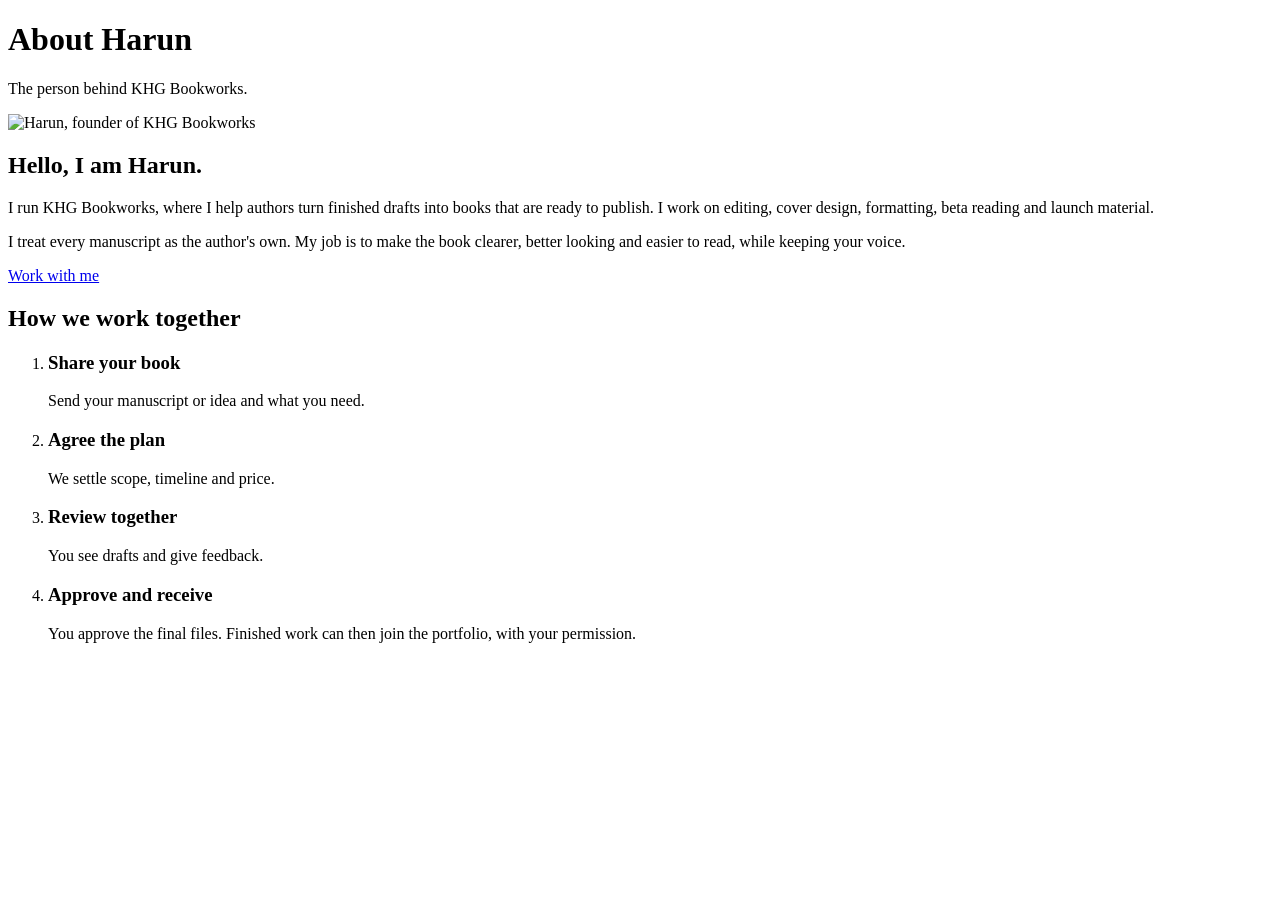
==== about.html @ a41dd289 "khgbookworks" ====
<!doctype html><html lang="en"><head><meta charset="utf-8"><meta name="viewport" content="width=device-width,initial-scale=1"><title>About | KHG Bookworks</title><meta name="description" content="Meet Harun, the person behind KHG Bookworks."><meta name="theme-color" content="#0E1F45"><link rel="preconnect" href="https://fonts.googleapis.com"><link href="https://fonts.googleapis.com/css2?family=DM+Serif+Display&family=Manrope:wght@400;600;700;800&display=swap" rel="stylesheet"><link rel="stylesheet" href="css/style.css"><script src="js/config.js"></script><script src="js/main.js" defer></script></head><body data-page="about"><main id="main"><div class="pg"><div class="wrap"><h1>About Harun</h1><p>The person behind KHG Bookworks.</p></div></div><section><div class="wrap ab"><div class="pf"><img src="assets/harun.png" width="667" height="1000" alt="Harun, founder of KHG Bookworks"></div><div><h2>Hello, I am Harun.</h2><p>I run KHG Bookworks, where I help authors turn finished drafts into books that are ready to publish. I work on editing, cover design, formatting, beta reading and launch material.</p><p>I treat every manuscript as the author's own. My job is to make the book clearer, better looking and easier to read, while keeping your voice.</p><p class="mt2"><a class="btn" href="contact.html">Work with me</a></p></div></div></section>
<section class="alt"><div class="wrap"><h2>How we work together</h2><ol class="steps mt2"><li><h3>Share your book</h3><p>Send your manuscript or idea and what you need.</p></li><li><h3>Agree the plan</h3><p>We settle scope, timeline and price.</p></li><li><h3>Review together</h3><p>You see drafts and give feedback.</p></li><li><h3>Approve and receive</h3><p>You approve the final files. Finished work can then join the portfolio, with your permission.</p></li></ol></div></section></main></body></html>
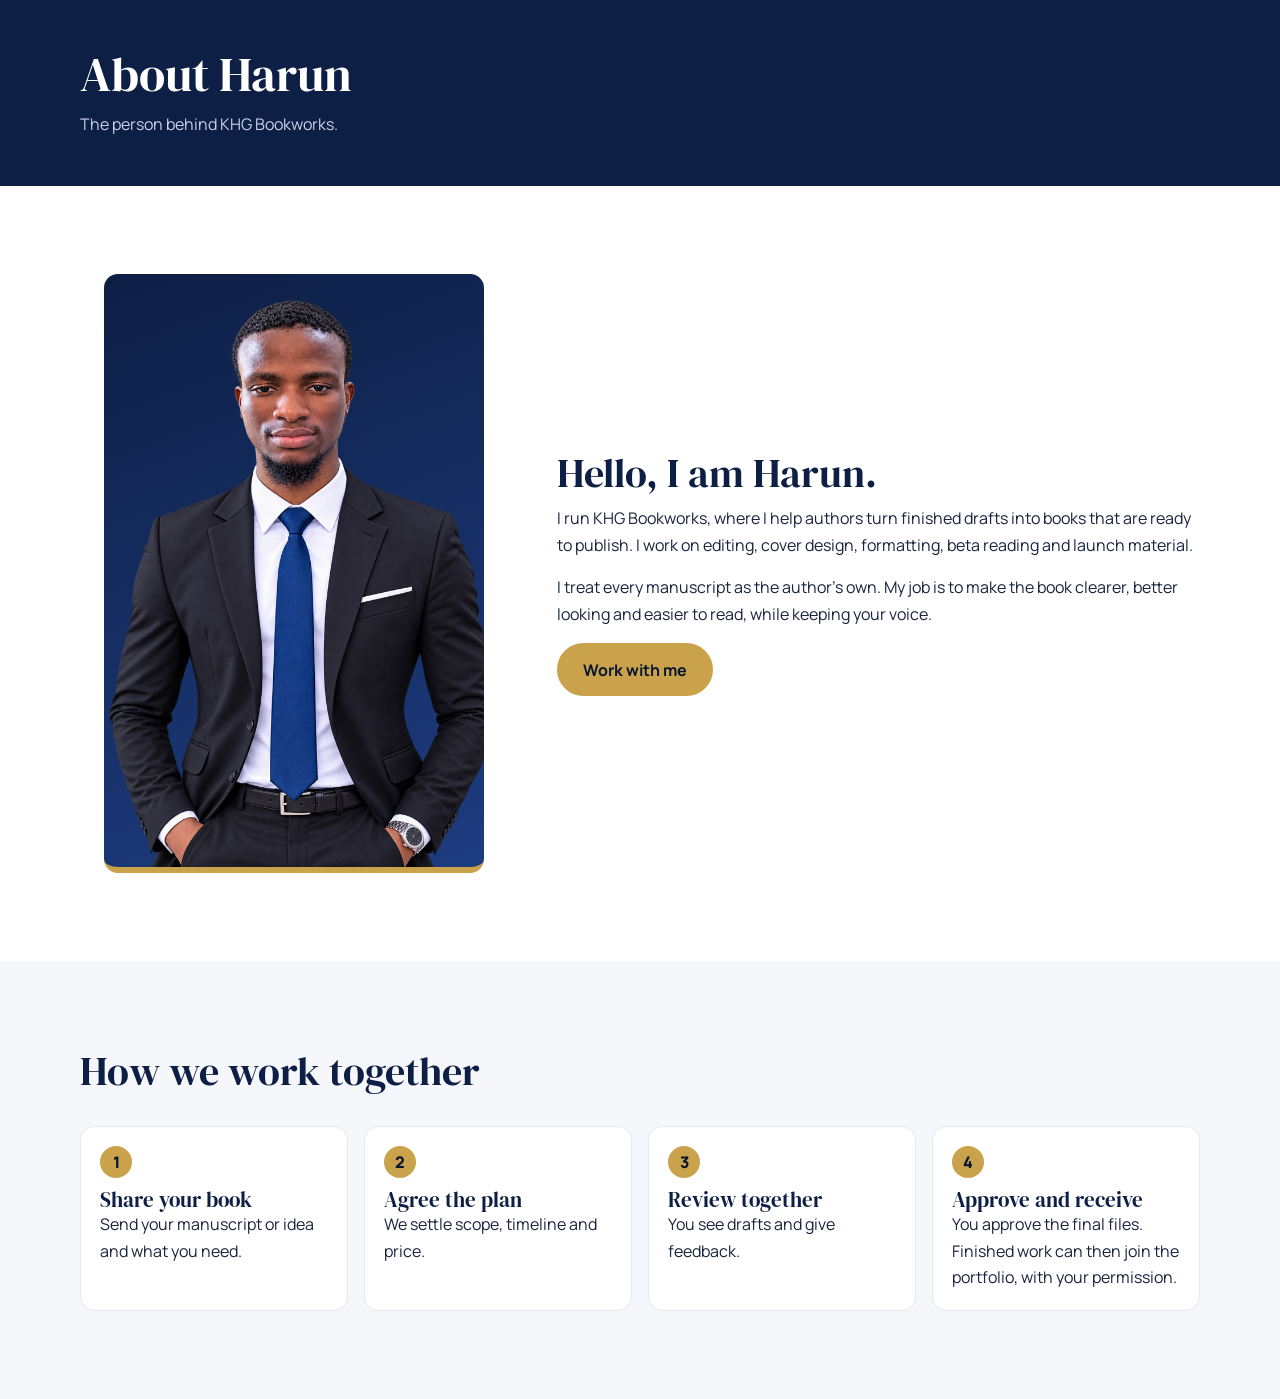
==== commit e54c073b: "Update about.html" ====
--- a/about.html
+++ b/about.html
@@ -1,2 +1,2 @@
-<!doctype html><html lang="en"><head><meta charset="utf-8"><meta name="viewport" content="width=device-width,initial-scale=1"><title>About | KHG Bookworks</title><meta name="description" content="Meet Harun, the person behind KHG Bookworks."><meta name="theme-color" content="#0E1F45"><link rel="preconnect" href="https://fonts.googleapis.com"><link href="https://fonts.googleapis.com/css2?family=DM+Serif+Display&family=Manrope:wght@400;600;700;800&display=swap" rel="stylesheet"><link rel="stylesheet" href="css/style.css"><script src="js/config.js"></script><script src="js/main.js" defer></script></head><body data-page="about"><main id="main"><div class="pg"><div class="wrap"><h1>About Harun</h1><p>The person behind KHG Bookworks.</p></div></div><section><div class="wrap ab"><div class="pf"><img src="assets/harun.png" width="667" height="1000" alt="Harun, founder of KHG Bookworks"></div><div><h2>Hello, I am Harun.</h2><p>I run KHG Bookworks, where I help authors turn finished drafts into books that are ready to publish. I work on editing, cover design, formatting, beta reading and launch material.</p><p>I treat every manuscript as the author's own. My job is to make the book clearer, better looking and easier to read, while keeping your voice.</p><p class="mt2"><a class="btn" href="contact.html">Work with me</a></p></div></div></section>
-<section class="alt"><div class="wrap"><h2>How we work together</h2><ol class="steps mt2"><li><h3>Share your book</h3><p>Send your manuscript or idea and what you need.</p></li><li><h3>Agree the plan</h3><p>We settle scope, timeline and price.</p></li><li><h3>Review together</h3><p>You see drafts and give feedback.</p></li><li><h3>Approve and receive</h3><p>You approve the final files. Finished work can then join the portfolio, with your permission.</p></li></ol></div></section></main></body></html>+<!doctype html><html lang="en"><head><meta charset="utf-8"><meta name="viewport" content="width=device-width,initial-scale=1"><title>About | KHG Bookworks</title><meta name="description" content="Meet Harun, the person behind KHG Bookworks."><meta name="theme-color" content="#0E1F45"><link rel="preconnect" href="https://fonts.googleapis.com"><link href="https://fonts.googleapis.com/css2?family=DM+Serif+Display&family=Manrope:wght@400;600;700;800&display=swap" rel="stylesheet"><link rel="stylesheet" href="css/style.css"><script src="js/config.js"></script><script src="js/main.js" defer></script></head><body data-page="about"><main id="main"><div class="pg"><div class="wrap"><h1>About Harun</h1><p>The person behind KHG Bookworks.</p></div></div><section><div class="wrap ab"><div class="pf"><img src="harun.png" width="667" height="1000" alt="Harun, founder of KHG Bookworks"></div><div><h2>Hello, I am Harun.</h2><p>I run KHG Bookworks, where I help authors turn finished drafts into books that are ready to publish. I work on editing, cover design, formatting, beta reading and launch material.</p><p>I treat every manuscript as the author's own. My job is to make the book clearer, better looking and easier to read, while keeping your voice.</p><p class="mt2"><a class="btn" href="contact.html">Work with me</a></p></div></div></section>
+<section class="alt"><div class="wrap"><h2>How we work together</h2><ol class="steps mt2"><li><h3>Share your book</h3><p>Send your manuscript or idea and what you need.</p></li><li><h3>Agree the plan</h3><p>We settle scope, timeline and price.</p></li><li><h3>Review together</h3><p>You see drafts and give feedback.</p></li><li><h3>Approve and receive</h3><p>You approve the final files. Finished work can then join the portfolio, with your permission.</p></li></ol></div></section></main></body></html>
--- a/css/style.css
+++ b/css/style.css
@@ -0,0 +1,62 @@
+:root{--navy:#0E1F45;--navy2:#081530;--gold:#C9A24B;--gold2:#E6C877;--ink:#18233d;--mute:#5b6784;--bg:#F5F7FB;--r:14px}
+*{box-sizing:border-box;margin:0}html{scroll-behavior:smooth}
+body{font:16px/1.65 Manrope,system-ui,sans-serif;color:var(--ink);background:#fff;-webkit-font-smoothing:antialiased}
+h1,h2,h3{font-family:'DM Serif Display',Georgia,serif;font-weight:400;line-height:1.12;color:var(--navy)}
+h1{font-size:clamp(2.3rem,6vw,4rem)}h2{font-size:clamp(1.7rem,4vw,2.5rem);margin-bottom:.6rem}h3{font-size:1.3rem}
+a{color:inherit}img{max-width:100%;display:block}
+.wrap{width:min(1120px,92%);margin:auto}section{padding:clamp(3rem,8vw,5.5rem) 0}.alt{background:var(--bg)}
+.lead{font-size:1.15rem;color:var(--mute);max-width:56ch}.mt2{margin-top:2rem}
+.btn{display:inline-block;padding:.85rem 1.5rem;border-radius:99px;font:700 1rem Manrope,sans-serif;text-decoration:none;border:2px solid var(--gold);background:var(--gold);color:var(--navy2);cursor:pointer;transition:transform .2s,background .2s}
+.btn:hover{background:var(--gold2);transform:translateY(-2px)}.btn.ghost{background:transparent;color:inherit;border-color:currentColor}.btn:disabled{opacity:.6}
+:focus-visible{outline:3px solid var(--gold);outline-offset:3px}
+.skip{position:absolute;left:-999px}.skip:focus{left:1rem;top:1rem;background:#fff;padding:.5rem;z-index:50}
+.hd{position:sticky;top:0;z-index:20;background:var(--navy2);color:#fff}
+.bar{display:flex;align-items:center;justify-content:space-between;padding:.8rem 0}
+.logo{font:1.35rem 'DM Serif Display',serif;text-decoration:none}.logo span{color:var(--gold);margin-left:.3rem}
+.hd nav{display:flex;align-items:center;gap:1.4rem}.hd nav a{text-decoration:none;font-weight:600;font-size:.95rem;border-bottom:2px solid transparent}
+.hd nav a[aria-current]{border-color:var(--gold);color:var(--gold2)}.hd nav a.btn{padding:.55rem 1.1rem;color:var(--navy2);border:2px solid var(--gold)}
+.mt{display:none;background:none;border:0;color:#fff;font-size:1.7rem;cursor:pointer}
+@media(max-width:820px){.mt{display:block}.hd nav{display:none;position:absolute;left:0;right:0;top:100%;background:var(--navy2);flex-direction:column;align-items:stretch;padding:1rem 4% 1.4rem;gap:.3rem}.hd.open nav{display:flex}.hd nav a{padding:.7rem 0}.hd nav a.btn{text-align:center;margin-top:.5rem}}
+.hero{background:radial-gradient(60% 80% at 85% 15%,#1d3c80 0,transparent 60%),var(--navy);color:#fff;padding:clamp(3rem,9vw,6rem) 0;overflow:hidden}
+.hero h1{color:#fff}.hero .lead{color:#c9d3ea;margin:1.2rem 0 2rem}.hg{display:grid;grid-template-columns:1.1fr 1fr;gap:2rem;align-items:center}
+@media(max-width:820px){.hg{grid-template-columns:1fr}}
+.acts{display:flex;gap:.8rem;flex-wrap:wrap}.shelf{display:flex;justify-content:center;gap:1.6rem;min-height:290px;align-items:center}
+.pg{background:var(--navy);color:#fff;padding:3rem 0}.pg h1{color:#fff;font-size:clamp(2rem,5vw,3rem)}.pg p{color:#c9d3ea;margin-top:.6rem;max-width:60ch}
+.st{display:grid;place-items:center;perspective:900px;height:100%}
+.book{position:relative;width:130px;height:195px;transform-style:preserve-3d;animation:sw 6s ease-in-out infinite alternate}
+.shelf .st:nth-child(2) .book{animation-delay:-2s}.shelf .st:nth-child(3) .book{animation-delay:-4s}
+.book>div{position:absolute}.cv .book{width:150px;height:225px}
+.bf{inset:0;transform:translateZ(11px);background:var(--navy2);box-shadow:0 20px 40px #0006;border-radius:2px 4px 4px 2px;overflow:hidden}
+.bf img{width:100%;height:100%;object-fit:cover}.bf .gen{width:100%;height:100%;aspect-ratio:auto;box-shadow:none}
+.bk{inset:0;transform:rotateY(180deg) translateZ(11px);background:var(--navy2)}
+.bs{left:-11px;width:22px;top:0;bottom:0;transform:rotateY(-90deg);background:linear-gradient(var(--gold),#8f6a1f)}
+.bp{right:-11px;width:22px;top:2px;bottom:2px;transform:rotateY(90deg);background:repeating-linear-gradient(#fff 0 2px,#d9dde6 2px 3px)}
+@keyframes sw{from{transform:rotateY(-35deg) rotateX(4deg)}to{transform:rotateY(35deg) rotateX(-4deg)}}
+.gen{width:78%;aspect-ratio:2/3;background:linear-gradient(160deg,var(--gold2),var(--gold) 60%,#8f6a1f);color:var(--navy2);display:flex;flex-direction:column;justify-content:center;text-align:center;padding:1rem;font:1.15rem/1.2 'DM Serif Display',serif;border-radius:3px;box-shadow:0 18px 40px #0007}
+.gen small{font:600 .75rem Manrope,sans-serif;margin-top:.6rem}
+.grid{display:grid;gap:1.5rem;grid-template-columns:repeat(auto-fill,minmax(260px,1fr))}
+.pc{background:#fff;border-radius:var(--r);overflow:hidden;border:1px solid #e3e8f2;transition:transform .25s,box-shadow .25s}.pc:hover{transform:translateY(-4px);box-shadow:0 16px 40px #0e1f4522}
+.cv{position:relative;aspect-ratio:4/5;background:linear-gradient(160deg,var(--navy),#1d3c80);overflow:hidden}
+.vw{position:absolute;inset:0;opacity:0;transform:scale(1.06);transition:opacity .7s,transform .9s;display:grid;place-items:center;padding:8%}
+.vw.on{opacity:1;transform:none}.vw>img{max-height:100%;object-fit:contain;box-shadow:0 18px 40px #0007;border-radius:3px}.vw>img.wide{width:100%}
+.vw.on>img{animation:kb 5s ease-out both}@keyframes kb{from{transform:scale(1)}to{transform:scale(1.05)}}
+.lb{position:absolute;left:.8rem;top:.8rem;background:#0009;color:#fff;font-size:.78rem;padding:.25rem .7rem;border-radius:99px}
+.dots{position:absolute;bottom:.8rem;left:0;right:0;display:flex;justify-content:center;gap:.5rem}
+.dots button{position:relative;width:10px;height:10px;border-radius:50%;border:0;background:#fff7;cursor:pointer;padding:0;transition:.3s}.dots button::after{content:'';position:absolute;inset:-10px}.dots button.on{background:var(--gold);width:26px;border-radius:9px}
+.pb{padding:1.1rem 1.2rem 1.4rem}.tag{font-size:.78rem;font-weight:700;color:#8a6a1c;background:#f7efd9;padding:.15rem .6rem;border-radius:99px}.pb h3{margin-top:.6rem}.by{color:var(--mute);font-size:.9rem;margin:.2rem 0 .5rem}
+.chips{display:flex;gap:.5rem;flex-wrap:wrap;margin:1.5rem 0}.chips button{padding:.5rem 1rem;border-radius:99px;border:1.5px solid var(--navy);background:#fff;color:var(--navy);font:600 .9rem Manrope,sans-serif;cursor:pointer}.chips button.on{background:var(--navy);color:#fff}
+.sv{background:#fff;border-radius:var(--r);padding:1.4rem;border:1px solid #e3e8f2;border-left:4px solid var(--gold)}.sv p{color:var(--mute);margin-top:.4rem}
+.rv{background:#fff;border-radius:var(--r);padding:1.4rem;border:1px solid #e3e8f2}.rv .s{color:var(--gold);letter-spacing:2px}.rv blockquote{margin:.6rem 0 1rem}.rv figcaption{font-size:.9rem;color:var(--mute)}.rv b{color:var(--navy)}
+.empty{color:var(--mute);padding:1rem 0}
+.fm{display:grid;gap:1rem;max-width:640px}label{font-weight:600;display:grid;gap:.35rem}
+input,select,textarea{font:inherit;padding:.75rem .9rem;border:1.5px solid #cdd5e6;border-radius:10px;background:#fff;color:var(--ink);width:100%}input:focus,select:focus,textarea:focus{border-color:var(--gold);outline:none;box-shadow:0 0 0 3px #c9a24b44}
+.ck{display:flex;gap:.6rem;align-items:flex-start;font-weight:400}.ck input{width:auto;margin-top:.35rem}.hp{position:absolute;left:-9999px}
+.stars{display:flex;flex-direction:row-reverse;justify-content:flex-end}.stars input{position:absolute;opacity:0;width:1px}.stars label{font-size:2rem;color:#c9d0de;cursor:pointer;line-height:1;padding:0 .1rem}
+.stars input:checked~label,.stars label:hover,.stars label:hover~label{color:var(--gold)}.stars input:focus-visible+label{outline:3px solid var(--gold)}
+.note{padding:.8rem 1rem;border-radius:10px;background:#e8f3ea;color:#1c5a2c}.note:empty{display:none}.note.err{background:#fde9e9;color:#8a1f1f}
+.ab{display:grid;grid-template-columns:.8fr 1.2fr;gap:3rem;align-items:center}@media(max-width:820px){.ab{grid-template-columns:1fr}}
+.pf{background:linear-gradient(160deg,var(--navy),#1d3c80);border-radius:var(--r);border-bottom:6px solid var(--gold);padding-top:1.5rem;max-width:380px;margin:auto;width:100%}.pf img{width:100%;height:auto}.ab p+p{margin-top:1rem}
+ol.steps{list-style:none;counter-reset:s;display:grid;gap:1rem;grid-template-columns:repeat(auto-fit,minmax(210px,1fr));padding:0}ol.steps li{counter-increment:s;background:#fff;border-radius:var(--r);padding:1.2rem;border:1px solid #e3e8f2}ol.steps li::before{content:counter(s);display:grid;place-items:center;width:2rem;height:2rem;border-radius:50%;background:var(--gold);color:var(--navy2);font-weight:800;margin-bottom:.6rem}
+.cta{background:var(--navy);color:#fff;text-align:center}.cta h2{color:#fff}.cta .lead{margin:0 auto 1.6rem;color:#c9d3ea}
+.ft{background:var(--navy2);color:#b9c4de;padding:2.5rem 0;font-size:.92rem}.ft .wrap{display:flex;justify-content:space-between;gap:1rem;flex-wrap:wrap}.ft a{margin-right:1rem}
+@media(prefers-reduced-motion:reduce){*{animation:none!important;transition:none!important;scroll-behavior:auto!important}}
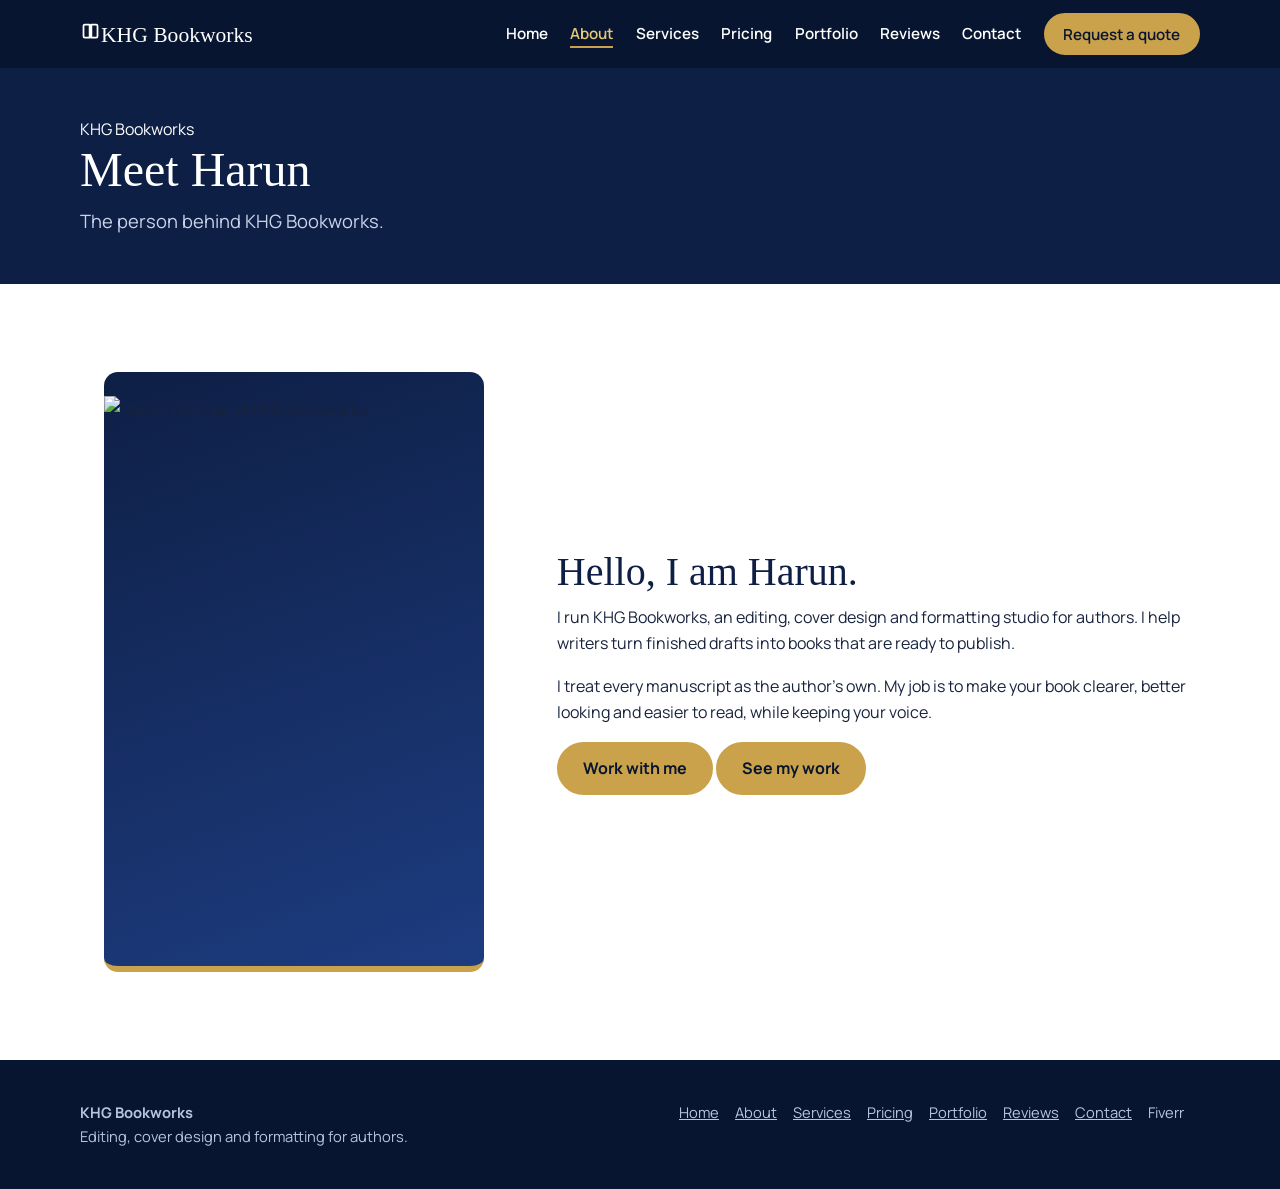
==== commit e0a5dfcf: "khgbookworksv2" ====
--- a/about.html
+++ b/about.html
@@ -1,2 +1 @@
-<!doctype html><html lang="en"><head><meta charset="utf-8"><meta name="viewport" content="width=device-width,initial-scale=1"><title>About | KHG Bookworks</title><meta name="description" content="Meet Harun, the person behind KHG Bookworks."><meta name="theme-color" content="#0E1F45"><link rel="preconnect" href="https://fonts.googleapis.com"><link href="https://fonts.googleapis.com/css2?family=DM+Serif+Display&family=Manrope:wght@400;600;700;800&display=swap" rel="stylesheet"><link rel="stylesheet" href="css/style.css"><script src="js/config.js"></script><script src="js/main.js" defer></script></head><body data-page="about"><main id="main"><div class="pg"><div class="wrap"><h1>About Harun</h1><p>The person behind KHG Bookworks.</p></div></div><section><div class="wrap ab"><div class="pf"><img src="harun.png" width="667" height="1000" alt="Harun, founder of KHG Bookworks"></div><div><h2>Hello, I am Harun.</h2><p>I run KHG Bookworks, where I help authors turn finished drafts into books that are ready to publish. I work on editing, cover design, formatting, beta reading and launch material.</p><p>I treat every manuscript as the author's own. My job is to make the book clearer, better looking and easier to read, while keeping your voice.</p><p class="mt2"><a class="btn" href="contact.html">Work with me</a></p></div></div></section>
-<section class="alt"><div class="wrap"><h2>How we work together</h2><ol class="steps mt2"><li><h3>Share your book</h3><p>Send your manuscript or idea and what you need.</p></li><li><h3>Agree the plan</h3><p>We settle scope, timeline and price.</p></li><li><h3>Review together</h3><p>You see drafts and give feedback.</p></li><li><h3>Approve and receive</h3><p>You approve the final files. Finished work can then join the portfolio, with your permission.</p></li></ol></div></section></main></body></html>
+<!doctype html><html lang="en"><head><meta charset="utf-8"><meta name="viewport" content="width=device-width,initial-scale=1"><title>About Harun | KHG Bookworks</title><meta name="description" content="Meet Harun, the editor and designer behind KHG Bookworks."><meta name="theme-color" content="#1746D1"><link rel="preconnect" href="https://fonts.googleapis.com"><link href="https://fonts.googleapis.com/css2?family=Fraunces:wght@500;700&family=Manrope:wght@400;600;700;800&display=swap" rel="stylesheet"><link rel="stylesheet" href="css/style.css"><script src="js/config.js"></script><script src="js/main.js" defer></script></head><body><div id="pb"></div><a class="skip" href="#main">Skip to content</a><header class="hd"><div class="wrap bar"><a class="logo" href="index.html"><i><svg viewBox="0 0 24 24" width="21" height="21" fill="none" stroke="#fff" stroke-width="2" stroke-linecap="round" stroke-linejoin="round"><path d="M4 5.5C4 4.7 4.7 4 5.5 4H11v15H5.5A1.5 1.5 0 0 1 4 17.5zM20 5.5c0-.8-.7-1.5-1.5-1.5H13v15h5.5c.8 0 1.5-.7 1.5-1.5z"/></svg></i>KHG Bookworks</a><button class="mt" aria-label="Menu" aria-expanded="false">&#9776;</button><nav><a href="index.html">Home</a><a href="about.html" aria-current="page">About</a><a href="services.html">Services</a><a href="pricing.html">Pricing</a><a href="portfolio.html">Portfolio</a><a href="reviews.html">Reviews</a><a href="contact.html">Contact</a><a class="btn" href="contact.html">Request a quote</a></nav></div></header><main id="main"><div class="pg"><div class="wrap" data-r><span class="eb">KHG Bookworks</span><h1>Meet Harun</h1><p class="lead">The person behind KHG Bookworks.</p></div></div><section><div class="wrap ab"><div class="pf" data-r><img src="assets/harun.png" width="667" height="1000" alt="Harun, founder of KHG Bookworks"></div><div data-r style="--d:.15s"><h2>Hello, I am Harun.</h2><p>I run KHG Bookworks, an editing, cover design and formatting studio for authors. I help writers turn finished drafts into books that are ready to publish.</p><p>I treat every manuscript as the author's own. My job is to make your book clearer, better looking and easier to read, while keeping your voice.</p><p class="mt2"><a class="btn" href="contact.html">Work with me</a> <a class="btn o" href="portfolio.html">See my work</a></p></div></div></section></main><footer class="ft"><div class="wrap"><div><b>KHG Bookworks</b><br>Editing, cover design and formatting for authors.<br><a data-mail style="margin:0"></a></div><div><a href="index.html">Home</a><a href="about.html" aria-current="page">About</a><a href="services.html">Services</a><a href="pricing.html">Pricing</a><a href="portfolio.html">Portfolio</a><a href="reviews.html">Reviews</a><a href="contact.html">Contact</a><a data-fv>Fiverr</a></div></div></footer></body></html>
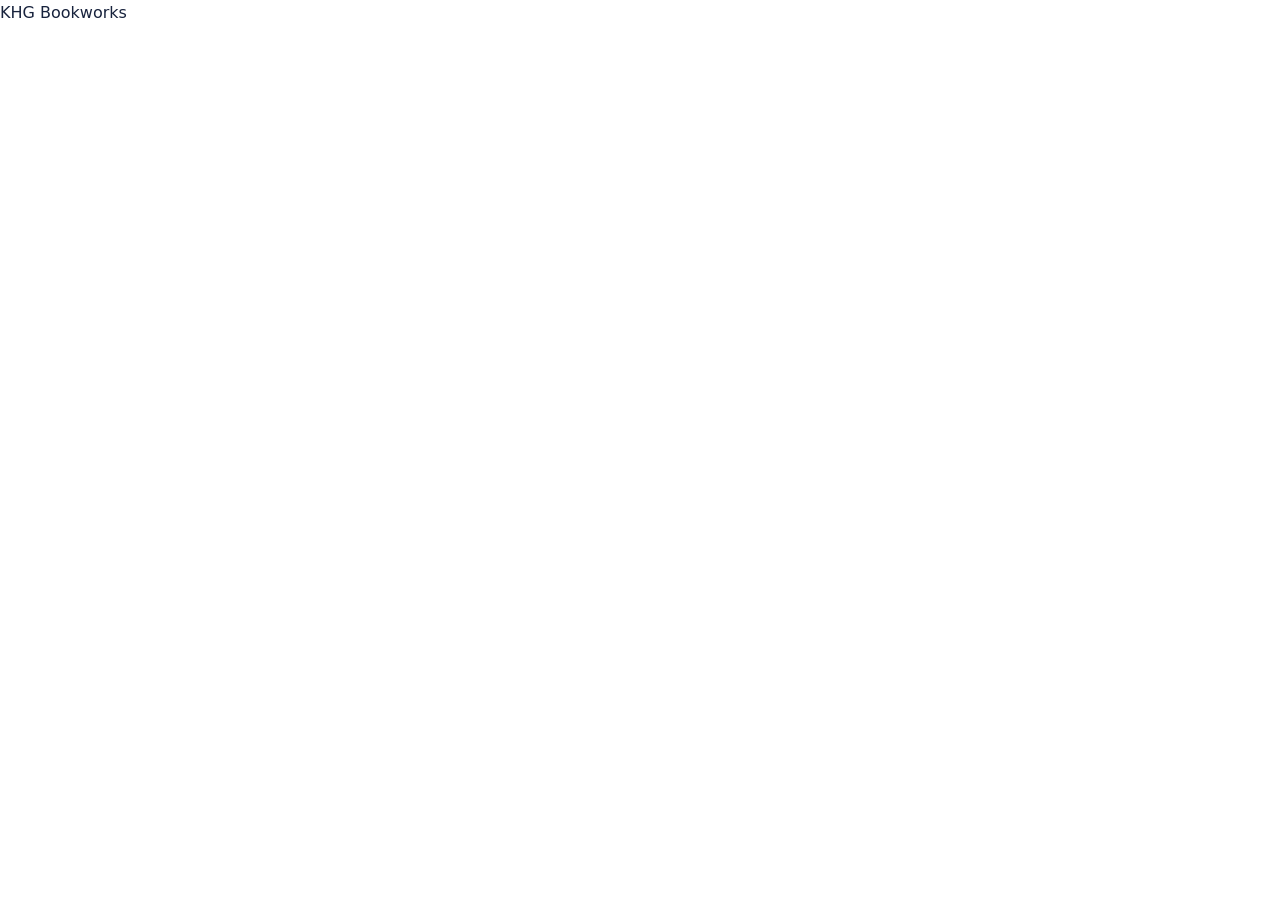
==== commit 2cb4fa0b: "Rebuild KHG Bookworks website: about.html" ====
--- a/about.html
+++ b/about.html
@@ -1 +1,7 @@
-<!doctype html><html lang="en"><head><meta charset="utf-8"><meta name="viewport" content="width=device-width,initial-scale=1"><title>About Harun | KHG Bookworks</title><meta name="description" content="Meet Harun, the editor and designer behind KHG Bookworks."><meta name="theme-color" content="#1746D1"><link rel="preconnect" href="https://fonts.googleapis.com"><link href="https://fonts.googleapis.com/css2?family=Fraunces:wght@500;700&family=Manrope:wght@400;600;700;800&display=swap" rel="stylesheet"><link rel="stylesheet" href="css/style.css"><script src="js/config.js"></script><script src="js/main.js" defer></script></head><body><div id="pb"></div><a class="skip" href="#main">Skip to content</a><header class="hd"><div class="wrap bar"><a class="logo" href="index.html"><i><svg viewBox="0 0 24 24" width="21" height="21" fill="none" stroke="#fff" stroke-width="2" stroke-linecap="round" stroke-linejoin="round"><path d="M4 5.5C4 4.7 4.7 4 5.5 4H11v15H5.5A1.5 1.5 0 0 1 4 17.5zM20 5.5c0-.8-.7-1.5-1.5-1.5H13v15h5.5c.8 0 1.5-.7 1.5-1.5z"/></svg></i>KHG Bookworks</a><button class="mt" aria-label="Menu" aria-expanded="false">&#9776;</button><nav><a href="index.html">Home</a><a href="about.html" aria-current="page">About</a><a href="services.html">Services</a><a href="pricing.html">Pricing</a><a href="portfolio.html">Portfolio</a><a href="reviews.html">Reviews</a><a href="contact.html">Contact</a><a class="btn" href="contact.html">Request a quote</a></nav></div></header><main id="main"><div class="pg"><div class="wrap" data-r><span class="eb">KHG Bookworks</span><h1>Meet Harun</h1><p class="lead">The person behind KHG Bookworks.</p></div></div><section><div class="wrap ab"><div class="pf" data-r><img src="assets/harun.png" width="667" height="1000" alt="Harun, founder of KHG Bookworks"></div><div data-r style="--d:.15s"><h2>Hello, I am Harun.</h2><p>I run KHG Bookworks, an editing, cover design and formatting studio for authors. I help writers turn finished drafts into books that are ready to publish.</p><p>I treat every manuscript as the author's own. My job is to make your book clearer, better looking and easier to read, while keeping your voice.</p><p class="mt2"><a class="btn" href="contact.html">Work with me</a> <a class="btn o" href="portfolio.html">See my work</a></p></div></div></section></main><footer class="ft"><div class="wrap"><div><b>KHG Bookworks</b><br>Editing, cover design and formatting for authors.<br><a data-mail style="margin:0"></a></div><div><a href="index.html">Home</a><a href="about.html" aria-current="page">About</a><a href="services.html">Services</a><a href="pricing.html">Pricing</a><a href="portfolio.html">Portfolio</a><a href="reviews.html">Reviews</a><a href="contact.html">Contact</a><a data-fv>Fiverr</a></div></div></footer></body></html>+<!doctype html>
+<html lang="en"><head><meta charset="utf-8"><meta name="viewport" content="width=device-width,initial-scale=1">
+<title>About Harun | KHG Bookworks</title><meta name="description" content="Meet Harun, the person behind KHG Bookworks.">
+<meta name="theme-color" content="#1746d1"><link rel="preconnect" href="https://fonts.googleapis.com"><link rel="preconnect" href="https://fonts.gstatic.com" crossorigin>
+<link href="https://fonts.googleapis.com/css2?family=DM+Sans:wght@400;500;600;700&family=Playfair+Display:wght@500;600;700&display=swap" rel="stylesheet">
+<link rel="stylesheet" href="css/style.css"><script src="js/config.js"></script><script defer src="js/main.js"></script></head>
+<body data-page="about"><a class="skip" href="#main">Skip to content</a><div id="site"><div class="loading">KHG Bookworks</div></div></body></html>
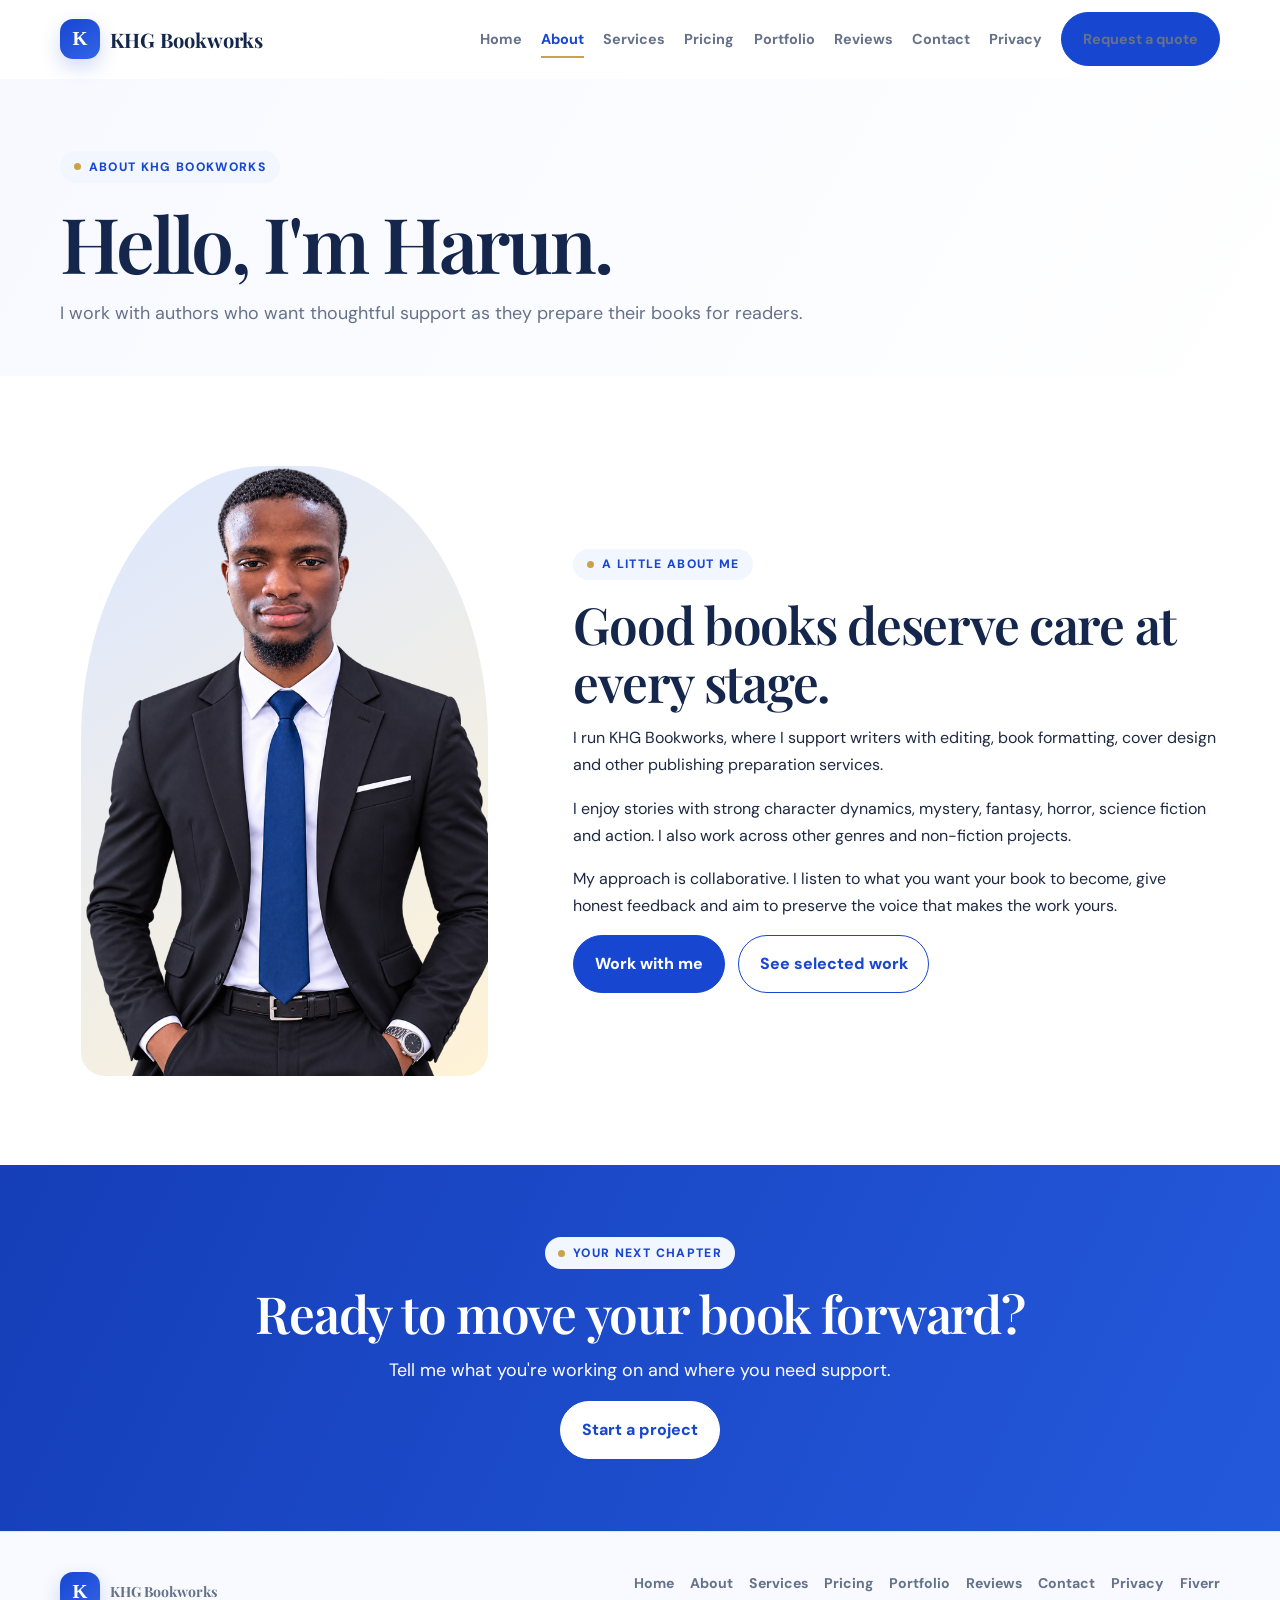
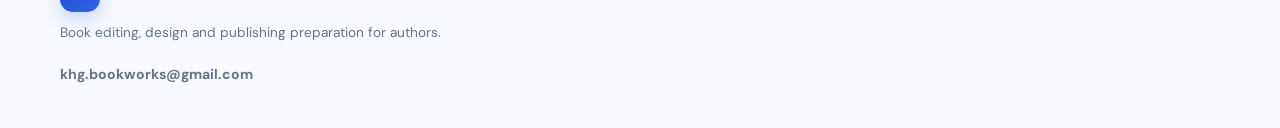
==== commit 4611eb33: "Add canonical and social sharing metadata" ====
--- a/about.html
+++ b/about.html
@@ -1,6 +1,6 @@
 <!doctype html>
 <html lang="en"><head><meta charset="utf-8"><meta name="viewport" content="width=device-width,initial-scale=1">
-<title>About Harun | KHG Bookworks</title><meta name="description" content="Meet Harun, the person behind KHG Bookworks.">
+<title>About Harun | KHG Bookworks</title><meta name="description" content="Meet Harun, the person behind KHG Bookworks."><link rel="canonical" href="https://khgbookworks.github.io/KHG.BOOKWORKS/about.html"><meta property="og:type" content="website"><meta property="og:title" content="About Harun | KHG Bookworks"><meta property="og:description" content="Meet Harun, the person behind KHG Bookworks."><meta property="og:url" content="https://khgbookworks.github.io/KHG.BOOKWORKS/about.html"><meta name="twitter:card" content="summary">
 <meta name="theme-color" content="#1746d1"><link rel="preconnect" href="https://fonts.googleapis.com"><link rel="preconnect" href="https://fonts.gstatic.com" crossorigin>
 <link href="https://fonts.googleapis.com/css2?family=DM+Sans:wght@400;500;600;700&family=Playfair+Display:wght@500;600;700&display=swap" rel="stylesheet">
 <link rel="stylesheet" href="css/style.css"><script src="js/config.js"></script><script defer src="js/main.js"></script></head>
--- a/css/style.css
+++ b/css/style.css
@@ -1,62 +1,73 @@
-:root{--navy:#0E1F45;--navy2:#081530;--gold:#C9A24B;--gold2:#E6C877;--ink:#18233d;--mute:#5b6784;--bg:#F5F7FB;--r:14px}
-*{box-sizing:border-box;margin:0}html{scroll-behavior:smooth}
-body{font:16px/1.65 Manrope,system-ui,sans-serif;color:var(--ink);background:#fff;-webkit-font-smoothing:antialiased}
-h1,h2,h3{font-family:'DM Serif Display',Georgia,serif;font-weight:400;line-height:1.12;color:var(--navy)}
-h1{font-size:clamp(2.3rem,6vw,4rem)}h2{font-size:clamp(1.7rem,4vw,2.5rem);margin-bottom:.6rem}h3{font-size:1.3rem}
-a{color:inherit}img{max-width:100%;display:block}
-.wrap{width:min(1120px,92%);margin:auto}section{padding:clamp(3rem,8vw,5.5rem) 0}.alt{background:var(--bg)}
-.lead{font-size:1.15rem;color:var(--mute);max-width:56ch}.mt2{margin-top:2rem}
-.btn{display:inline-block;padding:.85rem 1.5rem;border-radius:99px;font:700 1rem Manrope,sans-serif;text-decoration:none;border:2px solid var(--gold);background:var(--gold);color:var(--navy2);cursor:pointer;transition:transform .2s,background .2s}
-.btn:hover{background:var(--gold2);transform:translateY(-2px)}.btn.ghost{background:transparent;color:inherit;border-color:currentColor}.btn:disabled{opacity:.6}
-:focus-visible{outline:3px solid var(--gold);outline-offset:3px}
-.skip{position:absolute;left:-999px}.skip:focus{left:1rem;top:1rem;background:#fff;padding:.5rem;z-index:50}
-.hd{position:sticky;top:0;z-index:20;background:var(--navy2);color:#fff}
-.bar{display:flex;align-items:center;justify-content:space-between;padding:.8rem 0}
-.logo{font:1.35rem 'DM Serif Display',serif;text-decoration:none}.logo span{color:var(--gold);margin-left:.3rem}
-.hd nav{display:flex;align-items:center;gap:1.4rem}.hd nav a{text-decoration:none;font-weight:600;font-size:.95rem;border-bottom:2px solid transparent}
-.hd nav a[aria-current]{border-color:var(--gold);color:var(--gold2)}.hd nav a.btn{padding:.55rem 1.1rem;color:var(--navy2);border:2px solid var(--gold)}
-.mt{display:none;background:none;border:0;color:#fff;font-size:1.7rem;cursor:pointer}
-@media(max-width:820px){.mt{display:block}.hd nav{display:none;position:absolute;left:0;right:0;top:100%;background:var(--navy2);flex-direction:column;align-items:stretch;padding:1rem 4% 1.4rem;gap:.3rem}.hd.open nav{display:flex}.hd nav a{padding:.7rem 0}.hd nav a.btn{text-align:center;margin-top:.5rem}}
-.hero{background:radial-gradient(60% 80% at 85% 15%,#1d3c80 0,transparent 60%),var(--navy);color:#fff;padding:clamp(3rem,9vw,6rem) 0;overflow:hidden}
-.hero h1{color:#fff}.hero .lead{color:#c9d3ea;margin:1.2rem 0 2rem}.hg{display:grid;grid-template-columns:1.1fr 1fr;gap:2rem;align-items:center}
-@media(max-width:820px){.hg{grid-template-columns:1fr}}
-.acts{display:flex;gap:.8rem;flex-wrap:wrap}.shelf{display:flex;justify-content:center;gap:1.6rem;min-height:290px;align-items:center}
-.pg{background:var(--navy);color:#fff;padding:3rem 0}.pg h1{color:#fff;font-size:clamp(2rem,5vw,3rem)}.pg p{color:#c9d3ea;margin-top:.6rem;max-width:60ch}
-.st{display:grid;place-items:center;perspective:900px;height:100%}
-.book{position:relative;width:130px;height:195px;transform-style:preserve-3d;animation:sw 6s ease-in-out infinite alternate}
-.shelf .st:nth-child(2) .book{animation-delay:-2s}.shelf .st:nth-child(3) .book{animation-delay:-4s}
-.book>div{position:absolute}.cv .book{width:150px;height:225px}
-.bf{inset:0;transform:translateZ(11px);background:var(--navy2);box-shadow:0 20px 40px #0006;border-radius:2px 4px 4px 2px;overflow:hidden}
-.bf img{width:100%;height:100%;object-fit:cover}.bf .gen{width:100%;height:100%;aspect-ratio:auto;box-shadow:none}
-.bk{inset:0;transform:rotateY(180deg) translateZ(11px);background:var(--navy2)}
-.bs{left:-11px;width:22px;top:0;bottom:0;transform:rotateY(-90deg);background:linear-gradient(var(--gold),#8f6a1f)}
-.bp{right:-11px;width:22px;top:2px;bottom:2px;transform:rotateY(90deg);background:repeating-linear-gradient(#fff 0 2px,#d9dde6 2px 3px)}
-@keyframes sw{from{transform:rotateY(-35deg) rotateX(4deg)}to{transform:rotateY(35deg) rotateX(-4deg)}}
-.gen{width:78%;aspect-ratio:2/3;background:linear-gradient(160deg,var(--gold2),var(--gold) 60%,#8f6a1f);color:var(--navy2);display:flex;flex-direction:column;justify-content:center;text-align:center;padding:1rem;font:1.15rem/1.2 'DM Serif Display',serif;border-radius:3px;box-shadow:0 18px 40px #0007}
-.gen small{font:600 .75rem Manrope,sans-serif;margin-top:.6rem}
-.grid{display:grid;gap:1.5rem;grid-template-columns:repeat(auto-fill,minmax(260px,1fr))}
-.pc{background:#fff;border-radius:var(--r);overflow:hidden;border:1px solid #e3e8f2;transition:transform .25s,box-shadow .25s}.pc:hover{transform:translateY(-4px);box-shadow:0 16px 40px #0e1f4522}
-.cv{position:relative;aspect-ratio:4/5;background:linear-gradient(160deg,var(--navy),#1d3c80);overflow:hidden}
-.vw{position:absolute;inset:0;opacity:0;transform:scale(1.06);transition:opacity .7s,transform .9s;display:grid;place-items:center;padding:8%}
-.vw.on{opacity:1;transform:none}.vw>img{max-height:100%;object-fit:contain;box-shadow:0 18px 40px #0007;border-radius:3px}.vw>img.wide{width:100%}
-.vw.on>img{animation:kb 5s ease-out both}@keyframes kb{from{transform:scale(1)}to{transform:scale(1.05)}}
-.lb{position:absolute;left:.8rem;top:.8rem;background:#0009;color:#fff;font-size:.78rem;padding:.25rem .7rem;border-radius:99px}
-.dots{position:absolute;bottom:.8rem;left:0;right:0;display:flex;justify-content:center;gap:.5rem}
-.dots button{position:relative;width:10px;height:10px;border-radius:50%;border:0;background:#fff7;cursor:pointer;padding:0;transition:.3s}.dots button::after{content:'';position:absolute;inset:-10px}.dots button.on{background:var(--gold);width:26px;border-radius:9px}
-.pb{padding:1.1rem 1.2rem 1.4rem}.tag{font-size:.78rem;font-weight:700;color:#8a6a1c;background:#f7efd9;padding:.15rem .6rem;border-radius:99px}.pb h3{margin-top:.6rem}.by{color:var(--mute);font-size:.9rem;margin:.2rem 0 .5rem}
-.chips{display:flex;gap:.5rem;flex-wrap:wrap;margin:1.5rem 0}.chips button{padding:.5rem 1rem;border-radius:99px;border:1.5px solid var(--navy);background:#fff;color:var(--navy);font:600 .9rem Manrope,sans-serif;cursor:pointer}.chips button.on{background:var(--navy);color:#fff}
-.sv{background:#fff;border-radius:var(--r);padding:1.4rem;border:1px solid #e3e8f2;border-left:4px solid var(--gold)}.sv p{color:var(--mute);margin-top:.4rem}
-.rv{background:#fff;border-radius:var(--r);padding:1.4rem;border:1px solid #e3e8f2}.rv .s{color:var(--gold);letter-spacing:2px}.rv blockquote{margin:.6rem 0 1rem}.rv figcaption{font-size:.9rem;color:var(--mute)}.rv b{color:var(--navy)}
-.empty{color:var(--mute);padding:1rem 0}
-.fm{display:grid;gap:1rem;max-width:640px}label{font-weight:600;display:grid;gap:.35rem}
-input,select,textarea{font:inherit;padding:.75rem .9rem;border:1.5px solid #cdd5e6;border-radius:10px;background:#fff;color:var(--ink);width:100%}input:focus,select:focus,textarea:focus{border-color:var(--gold);outline:none;box-shadow:0 0 0 3px #c9a24b44}
-.ck{display:flex;gap:.6rem;align-items:flex-start;font-weight:400}.ck input{width:auto;margin-top:.35rem}.hp{position:absolute;left:-9999px}
-.stars{display:flex;flex-direction:row-reverse;justify-content:flex-end}.stars input{position:absolute;opacity:0;width:1px}.stars label{font-size:2rem;color:#c9d0de;cursor:pointer;line-height:1;padding:0 .1rem}
-.stars input:checked~label,.stars label:hover,.stars label:hover~label{color:var(--gold)}.stars input:focus-visible+label{outline:3px solid var(--gold)}
-.note{padding:.8rem 1rem;border-radius:10px;background:#e8f3ea;color:#1c5a2c}.note:empty{display:none}.note.err{background:#fde9e9;color:#8a1f1f}
-.ab{display:grid;grid-template-columns:.8fr 1.2fr;gap:3rem;align-items:center}@media(max-width:820px){.ab{grid-template-columns:1fr}}
-.pf{background:linear-gradient(160deg,var(--navy),#1d3c80);border-radius:var(--r);border-bottom:6px solid var(--gold);padding-top:1.5rem;max-width:380px;margin:auto;width:100%}.pf img{width:100%;height:auto}.ab p+p{margin-top:1rem}
-ol.steps{list-style:none;counter-reset:s;display:grid;gap:1rem;grid-template-columns:repeat(auto-fit,minmax(210px,1fr));padding:0}ol.steps li{counter-increment:s;background:#fff;border-radius:var(--r);padding:1.2rem;border:1px solid #e3e8f2}ol.steps li::before{content:counter(s);display:grid;place-items:center;width:2rem;height:2rem;border-radius:50%;background:var(--gold);color:var(--navy2);font-weight:800;margin-bottom:.6rem}
-.cta{background:var(--navy);color:#fff;text-align:center}.cta h2{color:#fff}.cta .lead{margin:0 auto 1.6rem;color:#c9d3ea}
-.ft{background:var(--navy2);color:#b9c4de;padding:2.5rem 0;font-size:.92rem}.ft .wrap{display:flex;justify-content:space-between;gap:1rem;flex-wrap:wrap}.ft a{margin-right:1rem}
-@media(prefers-reduced-motion:reduce){*{animation:none!important;transition:none!important;scroll-behavior:auto!important}}
+:root{--blue:#1746d1;--blue2:#3264e8;--navy:#14264b;--gold:#c9a24b;--ink:#1d2942;--muted:#66728a;--line:#e2e8f3;--pale:#f2f6ff;--white:#fff;--shadow:0 24px 60px -34px #10234b55;--radius:22px}
+*{box-sizing:border-box}html{scroll-behavior:smooth}body{margin:0;color:var(--ink);background:#fff;font:16px/1.7 "DM Sans",Arial,sans-serif;-webkit-font-smoothing:antialiased}a{color:inherit}img{max-width:100%;display:block}button,input,textarea,select{font:inherit}
+.wrap{width:min(1160px,92%);margin:auto}h1,h2,h3{font-family:"Playfair Display",Georgia,serif;color:var(--navy);line-height:1.13;margin:0 0 .75rem;font-weight:600}h1{font-size:clamp(2.65rem,6vw,5.25rem);letter-spacing:-.04em}h2{font-size:clamp(2rem,4vw,3.2rem);letter-spacing:-.025em}h3{font-size:1.35rem}p{margin:.5rem 0 1rem}.lead{font-size:1.12rem;color:var(--muted);max-width:62ch}.center{text-align:center}.center .lead{margin-inline:auto}
+.skip{position:absolute;left:-9999px;top:0;background:white;padding:.6rem;z-index:100}.skip:focus{left:1rem}.header{position:sticky;top:0;z-index:30;background:#ffffffed;backdrop-filter:blur(14px);border-bottom:1px solid transparent;transition:.25s}.header.scrolled{border-color:var(--line);box-shadow:0 8px 30px -22px #10234b88}.navrow{display:flex;align-items:center;justify-content:space-between;min-height:78px;gap:1rem}.brand{display:flex;align-items:center;gap:.65rem;text-decoration:none;font:700 1.25rem "Playfair Display",Georgia,serif;color:var(--navy)}.brandmark{width:40px;height:40px;border-radius:13px;display:grid;place-items:center;color:#fff;background:linear-gradient(145deg,var(--blue),var(--blue2));box-shadow:0 8px 20px #1746d133;font-family:Georgia,serif;font-size:1.2rem}.navlinks{display:flex;align-items:center;gap:1.2rem}.navlinks a{text-decoration:none;font-size:.9rem;font-weight:700;color:var(--muted);position:relative}.navlinks a:not(.btn):after{content:"";position:absolute;left:0;bottom:-7px;height:2px;width:100%;background:var(--gold);transform:scaleX(0);transform-origin:left;transition:.25s}.navlinks a:hover,.navlinks a[aria-current=page]{color:var(--blue)}.navlinks a:hover:after,.navlinks a[aria-current=page]:after{transform:scaleX(1)}.menu{display:none;border:0;background:none;color:var(--navy);font-size:1.7rem;cursor:pointer}
+.btn{display:inline-flex;align-items:center;justify-content:center;gap:.5rem;padding:.88rem 1.3rem;border:1px solid var(--blue);border-radius:999px;background:var(--blue);color:white;text-decoration:none;font-weight:800;cursor:pointer;transition:transform .25s,box-shadow .25s,background .25s}.btn:hover{transform:translateY(-3px);box-shadow:0 14px 28px -14px #1746d199;background:#103ab7}.btn.outline{background:#fff;color:var(--blue)}.btn.gold{background:var(--gold);border-color:var(--gold);color:#fff}.btn:disabled{opacity:.55;cursor:wait}
+:focus-visible{outline:3px solid #8eacff;outline-offset:3px}section{padding:clamp(3.5rem,7vw,6.2rem) 0}.soft{background:linear-gradient(135deg,#f7f9ff,#edf3ff)}.eyebrow{display:inline-flex;align-items:center;gap:.5rem;color:var(--blue);background:var(--pale);border-radius:99px;padding:.35rem .85rem;font-size:.76rem;font-weight:800;letter-spacing:.11em;text-transform:uppercase;margin-bottom:1rem}.eyebrow:before{content:"";width:7px;height:7px;background:var(--gold);border-radius:50%}
+.hero{position:relative;overflow:hidden;padding:clamp(4rem,8vw,7rem) 0;background:radial-gradient(700px 400px at 95% 0%,#dce7ff 0,transparent 70%),radial-gradient(600px 400px at -5% 80%,#f5eddb 0,transparent 70%),#fff}.hero:after{content:"";position:absolute;width:450px;height:450px;border:1px solid #c9a24b55;border-radius:50%;right:-230px;bottom:-260px}.heroGrid{display:grid;grid-template-columns:1.05fr .95fr;align-items:center;gap:3rem}.heroCopy{position:relative;z-index:1}.heroCopy h1 span{color:var(--blue)}.heroCopy .lead{margin:1.3rem 0 1.7rem}.actions{display:flex;gap:.8rem;flex-wrap:wrap}.trustline{display:flex;gap:1rem;flex-wrap:wrap;margin-top:1.8rem;color:var(--muted);font-size:.83rem;font-weight:700}.trustline span:before{content:"✓";color:var(--gold);font-weight:900;margin-right:.45rem}
+.coverFan{height:450px;position:relative;perspective:1200px}.coverFan img{position:absolute;width:42%;height:340px;object-fit:cover;border-radius:5px;box-shadow:0 28px 45px -20px #10234b88;transition:transform .7s cubic-bezier(.2,.8,.2,1)}.coverFan img:nth-child(1){left:0;top:75px;transform:rotate(-10deg)}.coverFan img:nth-child(2){left:29%;top:15px;z-index:2;transform:rotate(2deg)}.coverFan img:nth-child(3){right:0;top:90px;transform:rotate(10deg)}.coverFan:hover img:nth-child(1){transform:rotate(-15deg) translate(-12px,0)}.coverFan:hover img:nth-child(2){transform:translateY(-12px) scale(1.03)}.coverFan:hover img:nth-child(3){transform:rotate(15deg) translate(12px,0)}
+.marquee{overflow:hidden;border-block:1px solid var(--line)}.marqueeTrack{display:flex;width:max-content;gap:3rem;padding:1rem 0;animation:marquee 30s linear infinite}.marquee span{white-space:nowrap;color:var(--muted);font-size:.8rem;font-weight:800;letter-spacing:.08em;text-transform:uppercase}.marquee span:before{content:"✦";color:var(--gold);margin-right:1rem}@keyframes marquee{to{transform:translateX(-50%)}}
+.grid{display:grid;grid-template-columns:repeat(3,minmax(0,1fr));gap:1.2rem}.card,.reviewCard{background:#fff;border:1px solid var(--line);border-radius:var(--radius);padding:1.5rem;box-shadow:0 10px 28px -28px #10234b55;transition:transform .3s,box-shadow .3s,border-color .3s}.card:hover,.reviewCard:hover{transform:translateY(-6px);box-shadow:var(--shadow);border-color:#c6d4f4}.card p,.reviewCard p{color:var(--muted)}.number{color:var(--gold);font-size:.8rem;font-weight:900;letter-spacing:.12em}.textlink{color:var(--blue);font-weight:800;text-decoration:none}.textlink:after{content:" ↗"}
+.pageIntro{padding:4.5rem 0 2rem;background:linear-gradient(120deg,#f7f9ff,#fff)}.aboutGrid{display:grid;grid-template-columns:.82fr 1.18fr;gap:4rem;align-items:center}.portraitFrame{position:relative;max-width:430px;margin:auto;min-height:400px;display:grid;place-items:end center;background:linear-gradient(145deg,#dce7ff,#fff3d6);border-radius:45% 45% 24px 24px;overflow:hidden}.portraitFrame img{width:100%;max-height:610px;object-fit:contain;object-position:center bottom}.portraitFallback{display:grid;place-items:center;align-self:center;width:190px;height:190px;border-radius:50%;background:#fff;color:var(--blue);font:600 4rem "Playfair Display",serif;border:8px solid #ffffffaa}
+.projectCard{border:1px solid var(--line);border-radius:20px;overflow:hidden;background:#fff;transition:transform .35s,box-shadow .35s}.projectCard:hover{transform:translateY(-7px);box-shadow:var(--shadow)}.coverViewer{position:relative;background:linear-gradient(145deg,#f2f5fc,#e8eefb);height:350px;display:grid;place-items:center;overflow:hidden}.coverViewer img{height:84%;width:auto;max-width:70%;object-fit:contain;box-shadow:0 18px 38px -20px #10234b99;transition:transform .65s cubic-bezier(.2,.8,.2,1),filter .5s}.coverViewer[data-view="three"] img{transform:perspective(900px) rotateY(-23deg) rotateZ(-2deg) translateX(6px) scale(.94)}.coverViewer[data-view="detail"] img{transform:scale(1.32);filter:saturate(1.08)}.projectCard:hover .coverViewer[data-view="front"] img{transform:translateY(-7px) rotate(-1deg)}.viewControls{position:absolute;left:50%;bottom:13px;transform:translateX(-50%);display:flex;gap:.35rem;padding:.4rem;background:#ffffffdf;border:1px solid #fff;border-radius:99px}.viewControls button{width:9px;height:9px;border:0;border-radius:50%;background:#b8c4dc;cursor:pointer;padding:0}.viewControls button[aria-pressed=true]{background:var(--blue);transform:scale(1.2)}.projectInfo{padding:1.2rem 1.3rem 1.4rem}.projectMeta{font-size:.76rem;color:var(--blue);font-weight:900;text-transform:uppercase;letter-spacing:.08em}.projectInfo p{font-size:.9rem;color:var(--muted);margin:0}
+.filterRow{display:flex;gap:.5rem;flex-wrap:wrap;margin:0 0 1.5rem}.filterRow button{border:1px solid var(--line);border-radius:99px;background:#fff;padding:.55rem .9rem;color:var(--muted);font-weight:800;cursor:pointer}.filterRow button.active,.filterRow button:hover{background:var(--blue);border-color:var(--blue);color:#fff}
+.formShell{max-width:760px;margin:auto;background:#fff;border:1px solid var(--line);border-radius:24px;padding:clamp(1.2rem,4vw,2.3rem);box-shadow:var(--shadow)}.formGrid{display:grid;grid-template-columns:1fr 1fr;gap:1rem}.field{display:flex;flex-direction:column;gap:.4rem;margin-bottom:1rem}.field.full{grid-column:1/-1}.field label,.field legend{font-size:.88rem;font-weight:800;color:var(--navy)}.field input,.field select,.field textarea{width:100%;border:1px solid #d8e0ef;border-radius:12px;padding:.85rem .9rem;background:#fff;color:var(--ink)}.field textarea{resize:vertical;min-height:130px}.hint{font-size:.8rem;color:var(--muted)}.formStatus{margin-top:.8rem;font-weight:800;color:var(--blue)}.honeypot{position:absolute!important;left:-9999px!important;width:1px!important;height:1px!important;overflow:hidden}.checkline{display:flex;align-items:flex-start;gap:.6rem;font-size:.86rem;color:var(--muted)}.checkline input{margin-top:.35rem;width:auto}.stars{display:flex;flex-direction:row-reverse;justify-content:flex-end;gap:.25rem}.stars input{position:absolute;opacity:0}.stars label{font-size:1.8rem;color:#c6cedd;cursor:pointer}.stars label:hover,.stars label:hover~label,.stars input:checked~label{color:var(--gold)}
+.calcGrid{display:grid;grid-template-columns:1.2fr .8fr;gap:2rem;align-items:start}.calcPanel,.estimate{padding:1.6rem;border:1px solid var(--line);border-radius:22px;background:#fff}.estimate{background:linear-gradient(145deg,var(--blue),#0f2e88);color:#fff;position:sticky;top:110px}.estimate h3,.estimate p{color:#fff}.estimateTotal{font-size:2.8rem;font-weight:900;letter-spacing:-.04em}.estimate small{color:#ffffffbf}.choiceList{display:grid;grid-template-columns:1fr 1fr;gap:.55rem}.choice{display:flex;gap:.5rem;align-items:flex-start;padding:.7rem;border:1px solid var(--line);border-radius:12px;font-size:.85rem;font-weight:700}.choice input{width:auto;margin-top:.3rem}.cta{background:linear-gradient(115deg,#153eb8,#2459dc);color:#fff;text-align:center;padding:4.5rem 0;position:relative;overflow:hidden}.cta h2,.cta p{color:#fff;position:relative;z-index:1;margin-inline:auto}.cta .btn{position:relative;z-index:1;background:#fff;color:var(--blue);border-color:#fff}.footer{background:#f8faff;border-top:1px solid var(--line);padding:2.5rem 0}.footerGrid{display:flex;justify-content:space-between;gap:2rem;align-items:flex-start}.footerLinks{display:flex;gap:1rem;flex-wrap:wrap}.footer a{font-size:.88rem;font-weight:700;color:var(--muted);text-decoration:none}.footer a:hover{color:var(--blue)}.footerNote{font-size:.85rem;color:var(--muted);margin-top:.6rem}
+.reveal{opacity:0;transform:translateY(18px);transition:opacity .7s,transform .7s}.reveal.visible{opacity:1;transform:none}.loading{padding:4rem;text-align:center;color:var(--blue);font-weight:800}
+@media(max-width:900px){.menu{display:block}.navlinks{position:absolute;left:0;right:0;top:100%;background:#fff;display:flex;flex-direction:column;align-items:stretch;gap:0;padding:0 4%;max-height:0;overflow:hidden;border-bottom:1px solid transparent;transition:max-height .35s,padding .35s}.header.open .navlinks{max-height:560px;padding:1rem 4% 1.3rem;border-color:var(--line)}.navlinks a{padding:.65rem 0}.navlinks .btn{margin-top:.5rem}.heroGrid,.aboutGrid{grid-template-columns:1fr}.heroGrid{gap:1rem}.coverFan{height:390px;max-width:620px;width:100%;margin:auto}.coverFan img{height:300px}.grid{grid-template-columns:repeat(2,minmax(0,1fr))}.calcGrid{grid-template-columns:1fr}.estimate{position:static}}
+@media(max-width:620px){.navrow{min-height:68px}.brand{font-size:1.1rem}.brandmark{width:36px;height:36px}.hero{padding:3.5rem 0 2.5rem}.coverFan{height:320px}.coverFan img{height:245px;width:42%}.grid{grid-template-columns:1fr}.coverViewer{height:380px}.formGrid{grid-template-columns:1fr}.field.full{grid-column:auto}.choiceList{grid-template-columns:1fr}.footerGrid{flex-direction:column}.pageIntro{padding:3rem 0 1rem}.aboutGrid{gap:2rem}.portraitFrame{max-width:330px;min-height:320px}.projectCard:hover{transform:none}}
+@media(prefers-reduced-motion:reduce){*,*:before,*:after{scroll-behavior:auto!important;animation-duration:.01ms!important;animation-iteration-count:1!important;transition-duration:.01ms!important}.reveal{opacity:1;transform:none}}
+\n/* Reviews page and accessible review-form modal */\n.reviewHeader{display:flex;align-items:center;justify-content:space-between;gap:1.5rem;margin-bottom:2rem}.reviewHeader .lead{margin:0}.stars{color:var(--gold);letter-spacing:.12em;margin:.3rem 0 .8rem}.sampleNotice{grid-column:1/-1;padding:1rem 1.2rem;border:1px dashed #c9a24b;border-radius:14px;background:#fffaf0;color:#72551b;font-size:.9rem}.sampleTag{display:inline-block;padding:.25rem .55rem;border-radius:99px;background:#fff3d6;color:#76551a;font-size:.68rem;font-weight:900;letter-spacing:.06em}.reviewModal[hidden]{display:none}.reviewModal{position:fixed;inset:0;z-index:100;display:grid;place-items:center;padding:1rem}.reviewModalBackdrop{position:absolute;inset:0;background:#101a30b8;backdrop-filter:blur(5px)}.reviewDialog{position:relative;z-index:1;width:min(760px,100%);max-height:min(90vh,900px);overflow:auto;margin:0;background:#fff;border-radius:24px;padding:clamp(1.2rem,4vw,2.3rem);box-shadow:0 30px 90px #07142e66}.reviewDialog h2{font-size:clamp(1.8rem,4vw,2.5rem)}.modalClose{position:absolute;right:1rem;top:1rem;border:0;background:#f1f4fa;color:var(--navy);border-radius:50%;width:40px;height:40px;font-size:1.6rem;cursor:pointer}.modalOpen{overflow:hidden}@media(max-width:700px){.reviewHeader{align-items:flex-start;flex-direction:column}.reviewDialog{max-height:92vh}.reviewDialog .formGrid{grid-template-columns:1fr}.reviewDialog .field.full{grid-column:auto}}
+
+/* Client-submitted portfolio image gallery */
+.clientGallery{display:grid;grid-template-columns:repeat(2,minmax(0,1fr));gap:4px;background:#edf1f8;overflow:hidden}
+.clientGallery img{display:block;width:100%;height:245px;object-fit:contain;background:#f2f5fc}
+.clientGallery img:only-child{grid-column:1/-1;height:350px}
+@media(max-width:620px){.clientGallery img{height:210px}.clientGallery img:only-child{height:320px}}
+
+
+/* Animated project carousels and click-to-open cards */
+.projectCard[role="button"],.reviewCard[role="button"]{cursor:pointer;position:relative}
+.projectCard[role="button"]:focus-visible,.reviewCard[role="button"]:focus-visible{outline:3px solid #8eacff;outline-offset:4px}
+.projectCarousel{height:350px;position:relative;display:grid;place-items:center;overflow:hidden;background:linear-gradient(145deg,#f2f5fc,#e8eefb);perspective:1000px}
+.projectCarousel>img{height:84%;width:auto;max-width:76%;object-fit:contain;box-shadow:0 18px 38px -20px #10234b99;transition:transform .55s cubic-bezier(.2,.8,.2,1),filter .45s}
+.projectCarousel[data-mode="three"]>img{transform:perspective(900px) rotateY(-24deg) rotateZ(-2deg) translateX(5px) scale(.94)}
+.projectCarousel[data-mode="detail"]>img{transform:scale(1.3);filter:saturate(1.1)}
+.projectCard:hover .projectCarousel[data-mode="front"]>img{transform:translateY(-6px) rotate(-1deg)}
+.projectDots{position:absolute;bottom:14px;left:50%;transform:translateX(-50%);display:flex;gap:9px;padding:8px 12px;border-radius:99px;background:#ffffffdf;box-shadow:0 4px 16px #10234b1c}
+.projectDot{width:9px;height:9px;padding:0;border:0;border-radius:50%;background:#aebbd2;cursor:pointer;transition:transform .25s,background .25s}
+.projectDot.active{background:var(--blue);transform:scale(1.35)}
+.projectOpenHint,.reviewOpenHint{display:inline-block;margin-top:.7rem;color:var(--blue);font-size:.82rem;font-weight:800}
+.reviewCard[role="button"]{transition:transform .35s,box-shadow .35s}
+.reviewCard[role="button"]:hover{transform:translateY(-7px) scale(1.01);box-shadow:0 18px 40px -24px #10234b66}
+.emptyReviews{grid-column:1/-1;color:var(--muted);padding:2rem;text-align:center}
+.workViewer[hidden]{display:none}
+.workViewer{position:fixed;inset:0;z-index:120;display:grid;place-items:center;padding:clamp(.7rem,3vw,2rem);overflow:hidden}
+.workViewerBackdrop{position:absolute;inset:0;background:rgba(8,18,42,.78);backdrop-filter:blur(12px);animation:viewerFade .3s ease both}
+.workViewerBackdrop:before,.workViewerBackdrop:after{content:"";position:absolute;width:45vw;height:45vw;min-width:260px;min-height:260px;border-radius:50%;filter:blur(65px);opacity:.32;animation:viewerGlow 8s ease-in-out infinite alternate}
+.workViewerBackdrop:before{background:#2459dc;top:-12%;left:-8%}
+.workViewerBackdrop:after{background:#d5a83f;right:-10%;bottom:-18%;animation-delay:-4s}
+.workViewerPanel{position:relative;z-index:1;width:min(980px,100%);max-height:min(90vh,1000px);overflow:auto;background:#fff;border:1px solid #ffffff88;border-radius:26px;padding:clamp(1.2rem,4vw,2.5rem);box-shadow:0 35px 100px #02091888;animation:viewerPop .42s cubic-bezier(.2,.8,.2,1) both}
+.workViewerClose{position:sticky;float:right;top:0;width:42px;height:42px;border:0;border-radius:50%;background:#edf2fc;color:var(--navy);font-size:1.7rem;line-height:1;cursor:pointer;z-index:2}
+.workViewerContent h2{padding-right:3rem}
+.viewerDescription{color:var(--muted);margin-bottom:1.2rem}
+.viewerGallery{display:grid;grid-template-columns:repeat(auto-fit,minmax(220px,1fr));gap:1rem;align-items:center}
+.viewerGallery img{width:100%;max-height:65vh;object-fit:contain;background:#f3f6fc;border-radius:14px;padding:.4rem;animation:viewerImage .5s ease both}
+.viewerReviewText{font-size:clamp(1.15rem,2.3vw,1.55rem);line-height:1.8;color:var(--ink);white-space:pre-wrap}
+.modalOpen{overflow:hidden}
+@keyframes viewerFade{from{opacity:0}to{opacity:1}}
+@keyframes viewerPop{from{opacity:0;transform:translateY(28px) scale(.94)}to{opacity:1;transform:translateY(0) scale(1)}}
+@keyframes viewerImage{from{opacity:0;transform:translateY(12px)}to{opacity:1;transform:translateY(0)}}
+@keyframes viewerGlow{from{transform:translate3d(-3%,0,0) scale(.9)}to{transform:translate3d(5%,4%,0) scale(1.12)}}
+@media(prefers-reduced-motion:reduce){.workViewerBackdrop:before,.workViewerBackdrop:after{animation:none}.workViewerPanel,.viewerGallery img{animation:none}}
+@media(max-width:620px){.projectCarousel{height:380px}.workViewerPanel{max-height:94vh;border-radius:20px}.viewerGallery{grid-template-columns:1fr}}
+
+
+/* Published starting rates and pricing calculator */
+.pricingRateList{display:grid;grid-template-columns:repeat(3,minmax(0,1fr));gap:1rem;margin:0 0 2.5rem}
+.pricingRateList article{padding:1.35rem;border:1px solid var(--line);border-radius:18px;background:#fff;box-shadow:var(--shadow)}
+.pricingRateList h3{font-size:1.12rem;margin:0 0 .55rem}
+.pricingRateList strong{color:var(--blue);font-size:1.12rem}
+.calcGrid{display:grid;grid-template-columns:1.2fr .8fr;gap:1.5rem;align-items:stretch}
+@media(max-width:900px){.pricingRateList{grid-template-columns:repeat(2,minmax(0,1fr))}}
+@media(max-width:620px){.pricingRateList{grid-template-columns:1fr}}
